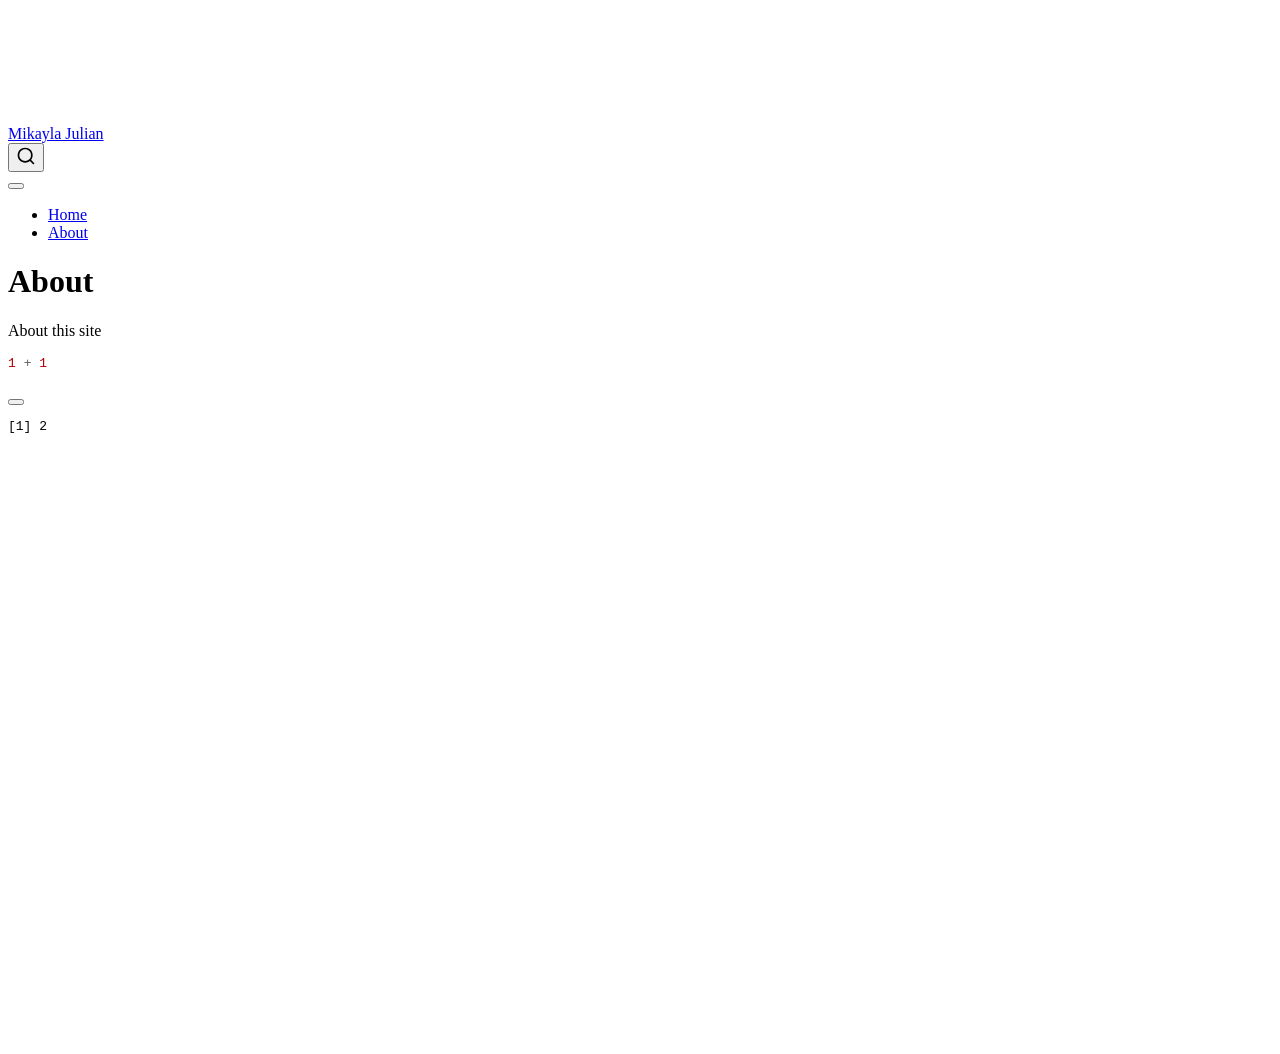
==== docs/about.html @ 9ae4fafb "Initial commit" ====
<!DOCTYPE html>
<html xmlns="http://www.w3.org/1999/xhtml" lang="en" xml:lang="en"><head>

<meta charset="utf-8">
<meta name="generator" content="quarto-1.9.37">

<meta name="viewport" content="width=device-width, initial-scale=1.0, user-scalable=yes">


<title>About – Mikayla Julian</title>
<style>
/* Default styles provided by pandoc.
** See https://pandoc.org/MANUAL.html#variables-for-html for config info.
*/
code{white-space: pre-wrap;}
span.smallcaps{font-variant: small-caps;}
div.columns{display: flex; gap: min(4vw, 1.5em);}
div.column{flex: auto; overflow-x: auto;}
div.hanging-indent{margin-left: 1.5em; text-indent: -1.5em;}
ul.task-list{list-style: none;}
ul.task-list li input[type="checkbox"] {
  width: 0.8em;
  margin: 0 0.8em 0.2em -1em; /* quarto-specific, see https://github.com/quarto-dev/quarto-cli/issues/4556 */ 
  vertical-align: middle;
}
/* CSS for syntax highlighting */
html { -webkit-text-size-adjust: 100%; }
pre > code.sourceCode { white-space: pre; position: relative; }
pre > code.sourceCode > span { display: inline-block; line-height: 1.25; }
pre > code.sourceCode > span:empty { height: 1.2em; }
.sourceCode { overflow: visible; }
code.sourceCode > span { color: inherit; text-decoration: inherit; }
div.sourceCode { margin: 1em 0; }
pre.sourceCode { margin: 0; }
@media screen {
div.sourceCode { overflow: auto; }
}
@media print {
pre > code.sourceCode { white-space: pre-wrap; }
pre > code.sourceCode > span { text-indent: -5em; padding-left: 5em; }
}
pre.numberSource code
  { counter-reset: source-line 0; }
pre.numberSource code > span
  { position: relative; left: -4em; counter-increment: source-line; }
pre.numberSource code > span > a:first-child::before
  { content: counter(source-line);
    position: relative; left: -1em; text-align: right; vertical-align: baseline;
    border: none; display: inline-block;
    -webkit-touch-callout: none; -webkit-user-select: none;
    -khtml-user-select: none; -moz-user-select: none;
    -ms-user-select: none; user-select: none;
    padding: 0 4px; width: 4em;
  }
pre.numberSource { margin-left: 3em;  padding-left: 4px; }
div.sourceCode
  {   }
@media screen {
pre > code.sourceCode > span > a:first-child::before { text-decoration: underline; }
}
</style>


<script src="site_libs/quarto-nav/quarto-nav.js"></script>
<script src="site_libs/quarto-nav/headroom.min.js"></script>
<script src="site_libs/clipboard/clipboard.min.js"></script>
<script src="site_libs/quarto-search/autocomplete.umd.js"></script>
<script src="site_libs/quarto-search/fuse.min.js"></script>
<script src="site_libs/quarto-search/quarto-search.js"></script>
<meta name="quarto:offset" content="./">
<script src="site_libs/quarto-html/quarto.js" type="module"></script>
<script src="site_libs/quarto-html/tabsets/tabsets.js" type="module"></script>
<script src="site_libs/quarto-html/popper.min.js"></script>
<script src="site_libs/quarto-html/tippy.umd.min.js"></script>
<script src="site_libs/quarto-html/anchor.min.js"></script>
<link href="site_libs/quarto-html/tippy.css" rel="stylesheet">
<link href="site_libs/quarto-html/quarto-syntax-highlighting-7f8f88aac4f3542376d5c11b86a4c14d.css" rel="stylesheet" id="quarto-text-highlighting-styles">
<script src="site_libs/bootstrap/bootstrap.min.js"></script>
<link href="site_libs/bootstrap/bootstrap-icons.css" rel="stylesheet">
<link href="site_libs/bootstrap/bootstrap-158031087360bce0ff56dc785ce39e06.min.css" rel="stylesheet" append-hash="true" id="quarto-bootstrap" data-mode="light">
<script id="quarto-search-options" type="application/json">{
  "location": "navbar",
  "copy-button": false,
  "collapse-after": 3,
  "panel-placement": "end",
  "type": "overlay",
  "limit": 50,
  "keyboard-shortcut": [
    "f",
    "/",
    "s"
  ],
  "show-item-context": false,
  "language": {
    "search-no-results-text": "No results",
    "search-matching-documents-text": "matching documents",
    "search-copy-link-title": "Copy link to search",
    "search-hide-matches-text": "Hide additional matches",
    "search-more-match-text": "more match in this document",
    "search-more-matches-text": "more matches in this document",
    "search-clear-button-title": "Clear",
    "search-text-placeholder": "",
    "search-detached-cancel-button-title": "Cancel",
    "search-submit-button-title": "Submit",
    "search-label": "Search"
  }
}</script>


<link rel="stylesheet" href="styles.css">
</head>

<body class="nav-fixed quarto-light">

<div id="quarto-search-results"></div>
  <header id="quarto-header" class="headroom fixed-top">
    <nav class="navbar navbar-expand-lg " data-bs-theme="dark">
      <div class="navbar-container container-fluid">
      <div class="navbar-brand-container mx-auto">
    <a class="navbar-brand" href="./index.html">
    <span class="navbar-title">Mikayla Julian</span>
    </a>
  </div>
            <div id="quarto-search" class="" title="Search"></div>
          <button class="navbar-toggler" type="button" data-bs-toggle="collapse" data-bs-target="#navbarCollapse" aria-controls="navbarCollapse" role="menu" aria-expanded="false" aria-label="Toggle navigation" onclick="if (window.quartoToggleHeadroom) { window.quartoToggleHeadroom(); }">
  <span class="navbar-toggler-icon"></span>
</button>
          <div class="collapse navbar-collapse" id="navbarCollapse">
            <ul class="navbar-nav navbar-nav-scroll me-auto">
  <li class="nav-item">
    <a class="nav-link" href="./index.html"> 
<span class="menu-text">Home</span></a>
  </li>  
  <li class="nav-item">
    <a class="nav-link active" href="./about.html" aria-current="page"> 
<span class="menu-text">About</span></a>
  </li>  
</ul>
          </div> <!-- /navcollapse -->
            <div class="quarto-navbar-tools">
</div>
      </div> <!-- /container-fluid -->
    </nav>
</header>
<!-- content -->
<div id="quarto-content" class="quarto-container page-columns page-rows-contents page-layout-article page-navbar">
<!-- sidebar -->
<!-- margin-sidebar -->
    <div id="quarto-margin-sidebar" class="sidebar margin-sidebar zindex-bottom">
        
    </div>
<!-- main -->
<main class="content" id="quarto-document-content">

<header id="title-block-header" class="quarto-title-block default">
<div class="quarto-title">
<h1 class="title">About</h1>
</div>



<div class="quarto-title-meta">

    
  
    
  </div>
  


</header>


<p>About this site</p>
<div class="cell">
<div class="code-copy-outer-scaffold"><div class="sourceCode cell-code" id="cb1"><pre class="sourceCode r code-with-copy"><code class="sourceCode r"><span id="cb1-1"><a href="#cb1-1" aria-hidden="true" tabindex="-1"></a><span class="dv">1</span> <span class="sc">+</span> <span class="dv">1</span></span></code></pre></div><button title="Copy to Clipboard" class="code-copy-button"><i class="bi"></i></button></div>
<div class="cell-output cell-output-stdout">
<pre><code>[1] 2</code></pre>
</div>
</div>



</main> <!-- /main -->
<script id="quarto-html-after-body" type="application/javascript">
  window.document.addEventListener("DOMContentLoaded", function (event) {
    const icon = "";
    const anchorJS = new window.AnchorJS();
    anchorJS.options = {
      placement: 'right',
      icon: icon
    };
    anchorJS.add('.anchored');
    const isCodeAnnotation = (el) => {
      for (const clz of el.classList) {
        if (clz.startsWith('code-annotation-')) {                     
          return true;
        }
      }
      return false;
    }
    const onCopySuccess = function(e) {
      // button target
      const button = e.trigger;
      // don't keep focus
      button.blur();
      // flash "checked"
      button.classList.add('code-copy-button-checked');
      var currentTitle = button.getAttribute("title");
      button.setAttribute("title", "Copied!");
      let tooltip;
      if (window.bootstrap) {
        button.setAttribute("data-bs-toggle", "tooltip");
        button.setAttribute("data-bs-placement", "left");
        button.setAttribute("data-bs-title", "Copied!");
        tooltip = new bootstrap.Tooltip(button, 
          { trigger: "manual", 
            customClass: "code-copy-button-tooltip",
            offset: [0, -8]});
        tooltip.show();    
      }
      setTimeout(function() {
        if (tooltip) {
          tooltip.hide();
          button.removeAttribute("data-bs-title");
          button.removeAttribute("data-bs-toggle");
          button.removeAttribute("data-bs-placement");
        }
        button.setAttribute("title", currentTitle);
        button.classList.remove('code-copy-button-checked');
      }, 1000);
      // clear code selection
      e.clearSelection();
    }
    const getTextToCopy = function(trigger) {
      const outerScaffold = trigger.parentElement.cloneNode(true);
      const codeEl = outerScaffold.querySelector('code');
      for (const childEl of codeEl.children) {
        if (isCodeAnnotation(childEl)) {
          childEl.remove();
        }
      }
      return codeEl.innerText;
    }
    const clipboard = new window.ClipboardJS('.code-copy-button:not([data-in-quarto-modal])', {
      text: getTextToCopy
    });
    clipboard.on('success', onCopySuccess);
    if (window.document.getElementById('quarto-embedded-source-code-modal')) {
      const clipboardModal = new window.ClipboardJS('.code-copy-button[data-in-quarto-modal]', {
        text: getTextToCopy,
        container: window.document.getElementById('quarto-embedded-source-code-modal')
      });
      clipboardModal.on('success', onCopySuccess);
    }
      var localhostRegex = new RegExp(/^(?:http|https):\/\/localhost\:?[0-9]*\//);
      var mailtoRegex = new RegExp(/^mailto:/);
        var filterRegex = new RegExp('/' + window.location.host + '/');
      var isInternal = (href) => {
          return filterRegex.test(href) || localhostRegex.test(href) || mailtoRegex.test(href);
      }
      // Inspect non-navigation links and adorn them if external
     var links = window.document.querySelectorAll('a[href]:not(.nav-link):not(.navbar-brand):not(.toc-action):not(.sidebar-link):not(.sidebar-item-toggle):not(.pagination-link):not(.no-external):not([aria-hidden]):not(.dropdown-item):not(.quarto-navigation-tool):not(.about-link)');
      for (var i=0; i<links.length; i++) {
        const link = links[i];
        if (!isInternal(link.href)) {
          // undo the damage that might have been done by quarto-nav.js in the case of
          // links that we want to consider external
          if (link.dataset.originalHref !== undefined) {
            link.href = link.dataset.originalHref;
          }
        }
      }
    function tippyHover(el, contentFn, onTriggerFn, onUntriggerFn) {
      const config = {
        allowHTML: true,
        maxWidth: 500,
        delay: 100,
        arrow: false,
        appendTo: function(el) {
            return el.parentElement;
        },
        interactive: true,
        interactiveBorder: 10,
        theme: 'quarto',
        placement: 'bottom-start',
      };
      if (contentFn) {
        config.content = contentFn;
      }
      if (onTriggerFn) {
        config.onTrigger = onTriggerFn;
      }
      if (onUntriggerFn) {
        config.onUntrigger = onUntriggerFn;
      }
      window.tippy(el, config); 
    }
    const noterefs = window.document.querySelectorAll('a[role="doc-noteref"]');
    for (var i=0; i<noterefs.length; i++) {
      const ref = noterefs[i];
      tippyHover(ref, function() {
        // use id or data attribute instead here
        let href = ref.getAttribute('data-footnote-href') || ref.getAttribute('href');
        try { href = new URL(href).hash; } catch {}
        const id = href.replace(/^#\/?/, "");
        const note = window.document.getElementById(id);
        if (note) {
          return note.innerHTML;
        } else {
          return "";
        }
      });
    }
    const xrefs = window.document.querySelectorAll('a.quarto-xref');
    const processXRef = (id, note) => {
      // Strip column container classes
      const stripColumnClz = (el) => {
        el.classList.remove("page-full", "page-columns");
        if (el.children) {
          for (const child of el.children) {
            stripColumnClz(child);
          }
        }
      }
      stripColumnClz(note)
      if (id === null || id.startsWith('sec-')) {
        // Special case sections, only their first couple elements
        const container = document.createElement("div");
        if (note.children && note.children.length > 2) {
          container.appendChild(note.children[0].cloneNode(true));
          for (let i = 1; i < note.children.length; i++) {
            const child = note.children[i];
            if (child.tagName === "P" && child.innerText === "") {
              continue;
            } else {
              container.appendChild(child.cloneNode(true));
              break;
            }
          }
          if (window.Quarto?.typesetMath) {
            window.Quarto.typesetMath(container);
          }
          return container.innerHTML
        } else {
          if (window.Quarto?.typesetMath) {
            window.Quarto.typesetMath(note);
          }
          return note.innerHTML;
        }
      } else {
        // Remove any anchor links if they are present
        const anchorLink = note.querySelector('a.anchorjs-link');
        if (anchorLink) {
          anchorLink.remove();
        }
        if (window.Quarto?.typesetMath) {
          window.Quarto.typesetMath(note);
        }
        if (note.classList.contains("callout")) {
          return note.outerHTML;
        } else {
          return note.innerHTML;
        }
      }
    }
    for (var i=0; i<xrefs.length; i++) {
      const xref = xrefs[i];
      tippyHover(xref, undefined, function(instance) {
        instance.disable();
        let url = xref.getAttribute('href');
        let hash = undefined; 
        if (url.startsWith('#')) {
          hash = url;
        } else {
          try { hash = new URL(url).hash; } catch {}
        }
        if (hash) {
          const id = hash.replace(/^#\/?/, "");
          const note = window.document.getElementById(id);
          if (note !== null) {
            try {
              const html = processXRef(id, note.cloneNode(true));
              instance.setContent(html);
            } finally {
              instance.enable();
              instance.show();
            }
          } else {
            // See if we can fetch this
            fetch(url.split('#')[0])
            .then(res => res.text())
            .then(html => {
              const parser = new DOMParser();
              const htmlDoc = parser.parseFromString(html, "text/html");
              const note = htmlDoc.getElementById(id);
              if (note !== null) {
                const html = processXRef(id, note);
                instance.setContent(html);
              } 
            }).finally(() => {
              instance.enable();
              instance.show();
            });
          }
        } else {
          // See if we can fetch a full url (with no hash to target)
          // This is a special case and we should probably do some content thinning / targeting
          fetch(url)
          .then(res => res.text())
          .then(html => {
            const parser = new DOMParser();
            const htmlDoc = parser.parseFromString(html, "text/html");
            const note = htmlDoc.querySelector('main.content');
            if (note !== null) {
              // This should only happen for chapter cross references
              // (since there is no id in the URL)
              // remove the first header
              if (note.children.length > 0 && note.children[0].tagName === "HEADER") {
                note.children[0].remove();
              }
              const html = processXRef(null, note);
              instance.setContent(html);
            } 
          }).finally(() => {
            instance.enable();
            instance.show();
          });
        }
      }, function(instance) {
      });
    }
        let selectedAnnoteEl;
        const selectorForAnnotation = ( cell, annotation) => {
          let cellAttr = 'data-code-cell="' + cell + '"';
          let lineAttr = 'data-code-annotation="' +  annotation + '"';
          const selector = 'span[' + cellAttr + '][' + lineAttr + ']';
          return selector;
        }
        const selectCodeLines = (annoteEl) => {
          const doc = window.document;
          const targetCell = annoteEl.getAttribute("data-target-cell");
          const targetAnnotation = annoteEl.getAttribute("data-target-annotation");
          const annoteSpan = window.document.querySelector(selectorForAnnotation(targetCell, targetAnnotation));
          const lines = annoteSpan.getAttribute("data-code-lines").split(",");
          const lineIds = lines.map((line) => {
            return targetCell + "-" + line;
          })
          let top = null;
          let height = null;
          let parent = null;
          if (lineIds.length > 0) {
              //compute the position of the single el (top and bottom and make a div)
              const el = window.document.getElementById(lineIds[0]);
              top = el.offsetTop;
              height = el.offsetHeight;
              parent = el.parentElement.parentElement;
            if (lineIds.length > 1) {
              const lastEl = window.document.getElementById(lineIds[lineIds.length - 1]);
              const bottom = lastEl.offsetTop + lastEl.offsetHeight;
              height = bottom - top;
            }
            if (top !== null && height !== null && parent !== null) {
              // cook up a div (if necessary) and position it 
              let div = window.document.getElementById("code-annotation-line-highlight");
              if (div === null) {
                div = window.document.createElement("div");
                div.setAttribute("id", "code-annotation-line-highlight");
                div.style.position = 'absolute';
                parent.appendChild(div);
              }
              div.style.top = top - 2 + "px";
              div.style.height = height + 4 + "px";
              div.style.left = 0;
              let gutterDiv = window.document.getElementById("code-annotation-line-highlight-gutter");
              if (gutterDiv === null) {
                gutterDiv = window.document.createElement("div");
                gutterDiv.setAttribute("id", "code-annotation-line-highlight-gutter");
                gutterDiv.style.position = 'absolute';
                const codeCell = window.document.getElementById(targetCell);
                const gutter = codeCell.querySelector('.code-annotation-gutter');
                gutter.appendChild(gutterDiv);
              }
              gutterDiv.style.top = top - 2 + "px";
              gutterDiv.style.height = height + 4 + "px";
            }
            selectedAnnoteEl = annoteEl;
          }
        };
        const unselectCodeLines = () => {
          const elementsIds = ["code-annotation-line-highlight", "code-annotation-line-highlight-gutter"];
          elementsIds.forEach((elId) => {
            const div = window.document.getElementById(elId);
            if (div) {
              div.remove();
            }
          });
          selectedAnnoteEl = undefined;
        };
          // Handle positioning of the toggle
      window.addEventListener(
        "resize",
        throttle(() => {
          elRect = undefined;
          if (selectedAnnoteEl) {
            selectCodeLines(selectedAnnoteEl);
          }
        }, 10)
      );
      function throttle(fn, ms) {
      let throttle = false;
      let timer;
        return (...args) => {
          if(!throttle) { // first call gets through
              fn.apply(this, args);
              throttle = true;
          } else { // all the others get throttled
              if(timer) clearTimeout(timer); // cancel #2
              timer = setTimeout(() => {
                fn.apply(this, args);
                timer = throttle = false;
              }, ms);
          }
        };
      }
        // Attach click handler to the DT
        const annoteDls = window.document.querySelectorAll('dt[data-target-cell]');
        for (const annoteDlNode of annoteDls) {
          annoteDlNode.addEventListener('click', (event) => {
            const clickedEl = event.target;
            if (clickedEl !== selectedAnnoteEl) {
              unselectCodeLines();
              const activeEl = window.document.querySelector('dt[data-target-cell].code-annotation-active');
              if (activeEl) {
                activeEl.classList.remove('code-annotation-active');
              }
              selectCodeLines(clickedEl);
              clickedEl.classList.add('code-annotation-active');
            } else {
              // Unselect the line
              unselectCodeLines();
              clickedEl.classList.remove('code-annotation-active');
            }
          });
        }
    const findCites = (el) => {
      const parentEl = el.parentElement;
      if (parentEl) {
        const cites = parentEl.dataset.cites;
        if (cites) {
          return {
            el,
            cites: cites.split(' ')
          };
        } else {
          return findCites(el.parentElement)
        }
      } else {
        return undefined;
      }
    };
    var bibliorefs = window.document.querySelectorAll('a[role="doc-biblioref"]');
    for (var i=0; i<bibliorefs.length; i++) {
      const ref = bibliorefs[i];
      const citeInfo = findCites(ref);
      if (citeInfo) {
        tippyHover(citeInfo.el, function() {
          var popup = window.document.createElement('div');
          citeInfo.cites.forEach(function(cite) {
            var citeDiv = window.document.createElement('div');
            citeDiv.classList.add('hanging-indent');
            citeDiv.classList.add('csl-entry');
            var biblioDiv = window.document.getElementById('ref-' + cite);
            if (biblioDiv) {
              citeDiv.innerHTML = biblioDiv.innerHTML;
            }
            popup.appendChild(citeDiv);
          });
          return popup.innerHTML;
        });
      }
    }
  });
  </script>
</div> <!-- /content -->




</body></html>
---- docs/site_libs/quarto-html/tippy.css ----
.tippy-box[data-animation=fade][data-state=hidden]{opacity:0}[data-tippy-root]{max-width:calc(100vw - 10px)}.tippy-box{position:relative;background-color:#333;color:#fff;border-radius:4px;font-size:14px;line-height:1.4;white-space:normal;outline:0;transition-property:transform,visibility,opacity}.tippy-box[data-placement^=top]>.tippy-arrow{bottom:0}.tippy-box[data-placement^=top]>.tippy-arrow:before{bottom:-7px;left:0;border-width:8px 8px 0;border-top-color:initial;transform-origin:center top}.tippy-box[data-placement^=bottom]>.tippy-arrow{top:0}.tippy-box[data-placement^=bottom]>.tippy-arrow:before{top:-7px;left:0;border-width:0 8px 8px;border-bottom-color:initial;transform-origin:center bottom}.tippy-box[data-placement^=left]>.tippy-arrow{right:0}.tippy-box[data-placement^=left]>.tippy-arrow:before{border-width:8px 0 8px 8px;border-left-color:initial;right:-7px;transform-origin:center left}.tippy-box[data-placement^=right]>.tippy-arrow{left:0}.tippy-box[data-placement^=right]>.tippy-arrow:before{left:-7px;border-width:8px 8px 8px 0;border-right-color:initial;transform-origin:center right}.tippy-box[data-inertia][data-state=visible]{transition-timing-function:cubic-bezier(.54,1.5,.38,1.11)}.tippy-arrow{width:16px;height:16px;color:#333}.tippy-arrow:before{content:"";position:absolute;border-color:transparent;border-style:solid}.tippy-content{position:relative;padding:5px 9px;z-index:1}
---- docs/site_libs/quarto-html/quarto-syntax-highlighting-7f8f88aac4f3542376d5c11b86a4c14d.css ----
/* quarto syntax highlight colors */
:root {
  --quarto-hl-ot-color: #003B4F;
  --quarto-hl-at-color: #657422;
  --quarto-hl-ss-color: #20794D;
  --quarto-hl-an-color: #5E5E5E;
  --quarto-hl-fu-color: #4758AB;
  --quarto-hl-st-color: #20794D;
  --quarto-hl-cf-color: #003B4F;
  --quarto-hl-op-color: #5E5E5E;
  --quarto-hl-er-color: #AD0000;
  --quarto-hl-bn-color: #AD0000;
  --quarto-hl-al-color: #AD0000;
  --quarto-hl-va-color: #111111;
  --quarto-hl-bu-color: inherit;
  --quarto-hl-ex-color: inherit;
  --quarto-hl-pp-color: #AD0000;
  --quarto-hl-in-color: #5E5E5E;
  --quarto-hl-vs-color: #20794D;
  --quarto-hl-wa-color: #5E5E5E;
  --quarto-hl-do-color: #5E5E5E;
  --quarto-hl-im-color: #00769E;
  --quarto-hl-ch-color: #20794D;
  --quarto-hl-dt-color: #AD0000;
  --quarto-hl-fl-color: #AD0000;
  --quarto-hl-co-color: #5E5E5E;
  --quarto-hl-cv-color: #5E5E5E;
  --quarto-hl-cn-color: #8f5902;
  --quarto-hl-sc-color: #5E5E5E;
  --quarto-hl-dv-color: #AD0000;
  --quarto-hl-kw-color: #003B4F;
}

/* other quarto variables */
:root {
  --quarto-font-monospace: SFMono-Regular, Menlo, Monaco, Consolas, "Liberation Mono", "Courier New", monospace;
}

/* syntax highlight based on Pandoc's rules */
pre > code.sourceCode > span {
  color: #003B4F;
}

code.sourceCode > span {
  color: #003B4F;
}

div.sourceCode,
div.sourceCode pre.sourceCode {
  color: #003B4F;
}

/* Normal */
code span {
  color: #003B4F;
}

/* Alert */
code span.al {
  color: #AD0000;
  font-style: inherit;
}

/* Annotation */
code span.an {
  color: #5E5E5E;
  font-style: inherit;
}

/* Attribute */
code span.at {
  color: #657422;
  font-style: inherit;
}

/* BaseN */
code span.bn {
  color: #AD0000;
  font-style: inherit;
}

/* BuiltIn */
code span.bu {
  font-style: inherit;
}

/* ControlFlow */
code span.cf {
  color: #003B4F;
  font-weight: bold;
  font-style: inherit;
}

/* Char */
code span.ch {
  color: #20794D;
  font-style: inherit;
}

/* Constant */
code span.cn {
  color: #8f5902;
  font-style: inherit;
}

/* Comment */
code span.co {
  color: #5E5E5E;
  font-style: inherit;
}

/* CommentVar */
code span.cv {
  color: #5E5E5E;
  font-style: italic;
}

/* Documentation */
code span.do {
  color: #5E5E5E;
  font-style: italic;
}

/* DataType */
code span.dt {
  color: #AD0000;
  font-style: inherit;
}

/* DecVal */
code span.dv {
  color: #AD0000;
  font-style: inherit;
}

/* Error */
code span.er {
  color: #AD0000;
  font-style: inherit;
}

/* Extension */
code span.ex {
  font-style: inherit;
}

/* Float */
code span.fl {
  color: #AD0000;
  font-style: inherit;
}

/* Function */
code span.fu {
  color: #4758AB;
  font-style: inherit;
}

/* Import */
code span.im {
  color: #00769E;
  font-style: inherit;
}

/* Information */
code span.in {
  color: #5E5E5E;
  font-style: inherit;
}

/* Keyword */
code span.kw {
  color: #003B4F;
  font-weight: bold;
  font-style: inherit;
}

/* Operator */
code span.op {
  color: #5E5E5E;
  font-style: inherit;
}

/* Other */
code span.ot {
  color: #003B4F;
  font-style: inherit;
}

/* Preprocessor */
code span.pp {
  color: #AD0000;
  font-style: inherit;
}

/* SpecialChar */
code span.sc {
  color: #5E5E5E;
  font-style: inherit;
}

/* SpecialString */
code span.ss {
  color: #20794D;
  font-style: inherit;
}

/* String */
code span.st {
  color: #20794D;
  font-style: inherit;
}

/* Variable */
code span.va {
  color: #111111;
  font-style: inherit;
}

/* VerbatimString */
code span.vs {
  color: #20794D;
  font-style: inherit;
}

/* Warning */
code span.wa {
  color: #5E5E5E;
  font-style: italic;
}

.prevent-inlining {
  content: "</";
}

/*# sourceMappingURL=789ad8cd35626ba772517505b42a116e.css.map */
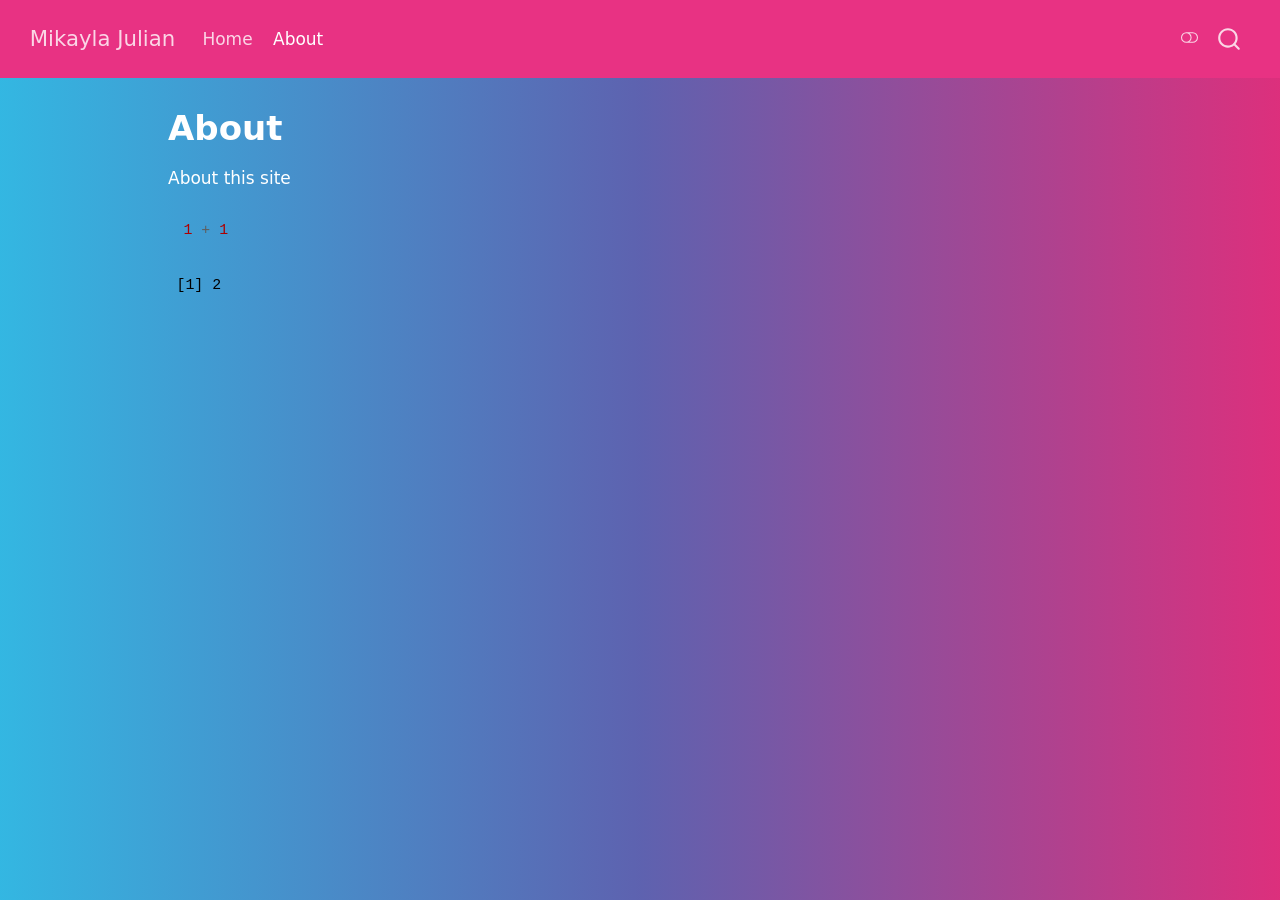
==== commit 62745d30: "committing classswork for 10/21/26 for best class ever" ====
--- a/docs/about.html
+++ b/docs/about.html
@@ -74,10 +74,14 @@
 <script src="site_libs/quarto-html/tippy.umd.min.js"></script>
 <script src="site_libs/quarto-html/anchor.min.js"></script>
 <link href="site_libs/quarto-html/tippy.css" rel="stylesheet">
-<link href="site_libs/quarto-html/quarto-syntax-highlighting-7f8f88aac4f3542376d5c11b86a4c14d.css" rel="stylesheet" id="quarto-text-highlighting-styles">
+<link href="site_libs/quarto-html/quarto-syntax-highlighting-7f8f88aac4f3542376d5c11b86a4c14d.css" rel="stylesheet" class="quarto-color-scheme" id="quarto-text-highlighting-styles">
+<link href="site_libs/quarto-html/quarto-syntax-highlighting-dark-d0ae9245876894da5ac7e18953ecc5cc.css" rel="stylesheet" class="quarto-color-scheme quarto-color-alternate" id="quarto-text-highlighting-styles">
+<link href="site_libs/quarto-html/quarto-syntax-highlighting-7f8f88aac4f3542376d5c11b86a4c14d.css" rel="stylesheet" class="quarto-color-scheme-extra" id="quarto-text-highlighting-styles">
 <script src="site_libs/bootstrap/bootstrap.min.js"></script>
 <link href="site_libs/bootstrap/bootstrap-icons.css" rel="stylesheet">
-<link href="site_libs/bootstrap/bootstrap-158031087360bce0ff56dc785ce39e06.min.css" rel="stylesheet" append-hash="true" id="quarto-bootstrap" data-mode="light">
+<link href="site_libs/bootstrap/bootstrap-a58290d47af4766aca099a6c76ba7184.min.css" rel="stylesheet" append-hash="true" class="quarto-color-scheme" id="quarto-bootstrap" data-mode="light">
+<link href="site_libs/bootstrap/bootstrap-dark-9a211c81007f39d74124d38314563109.min.css" rel="stylesheet" append-hash="true" class="quarto-color-scheme quarto-color-alternate" id="quarto-bootstrap" data-mode="dark">
+<link href="site_libs/bootstrap/bootstrap-a58290d47af4766aca099a6c76ba7184.min.css" rel="stylesheet" append-hash="true" class="quarto-color-scheme-extra" id="quarto-bootstrap" data-mode="light">
 <script id="quarto-search-options" type="application/json">{
   "location": "navbar",
   "copy-button": false,
@@ -110,7 +114,169 @@
 <link rel="stylesheet" href="styles.css">
 </head>
 
-<body class="nav-fixed quarto-light">
+<body class="nav-fixed quarto-light"><script id="quarto-html-before-body" type="application/javascript">
+    const toggleBodyColorMode = (bsSheetEl) => {
+      const mode = bsSheetEl.getAttribute("data-mode");
+      const bodyEl = window.document.querySelector("body");
+      if (mode === "dark") {
+        bodyEl.classList.add("quarto-dark");
+        bodyEl.classList.remove("quarto-light");
+      } else {
+        bodyEl.classList.add("quarto-light");
+        bodyEl.classList.remove("quarto-dark");
+      }
+    }
+    const toggleBodyColorPrimary = () => {
+      const bsSheetEl = window.document.querySelector("link#quarto-bootstrap:not([rel=disabled-stylesheet])");
+      if (bsSheetEl) {
+        toggleBodyColorMode(bsSheetEl);
+      }
+    }
+    const setColorSchemeToggle = (alternate) => {
+      const toggles = window.document.querySelectorAll('.quarto-color-scheme-toggle');
+      for (let i=0; i < toggles.length; i++) {
+        const toggle = toggles[i];
+        if (toggle) {
+          if (alternate) {
+            toggle.classList.add("alternate");
+          } else {
+            toggle.classList.remove("alternate");
+          }
+        }
+      }
+    };
+    const toggleColorMode = (alternate) => {
+      // Switch the stylesheets
+      const primaryStylesheets = window.document.querySelectorAll('link.quarto-color-scheme:not(.quarto-color-alternate)');
+      const alternateStylesheets = window.document.querySelectorAll('link.quarto-color-scheme.quarto-color-alternate');
+      manageTransitions('#quarto-margin-sidebar .nav-link', false);
+      if (alternate) {
+        // note: dark is layered on light, we don't disable primary!
+        enableStylesheet(alternateStylesheets);
+        for (const sheetNode of alternateStylesheets) {
+          if (sheetNode.id === "quarto-bootstrap") {
+            toggleBodyColorMode(sheetNode);
+          }
+        }
+      } else {
+        disableStylesheet(alternateStylesheets);
+        enableStylesheet(primaryStylesheets)
+        toggleBodyColorPrimary();
+      }
+      manageTransitions('#quarto-margin-sidebar .nav-link', true);
+      // Switch the toggles
+      setColorSchemeToggle(alternate)
+      // Hack to workaround the fact that safari doesn't
+      // properly recolor the scrollbar when toggling (#1455)
+      if (navigator.userAgent.indexOf('Safari') > 0 && navigator.userAgent.indexOf('Chrome') == -1) {
+        manageTransitions("body", false);
+        window.scrollTo(0, 1);
+        setTimeout(() => {
+          window.scrollTo(0, 0);
+          manageTransitions("body", true);
+        }, 40);
+      }
+    }
+    const disableStylesheet = (stylesheets) => {
+      for (let i=0; i < stylesheets.length; i++) {
+        const stylesheet = stylesheets[i];
+        stylesheet.rel = 'disabled-stylesheet';
+      }
+    }
+    const enableStylesheet = (stylesheets) => {
+      for (let i=0; i < stylesheets.length; i++) {
+        const stylesheet = stylesheets[i];
+        if(stylesheet.rel !== 'stylesheet') { // for Chrome, which will still FOUC without this check
+          stylesheet.rel = 'stylesheet';
+        }
+      }
+    }
+    const manageTransitions = (selector, allowTransitions) => {
+      const els = window.document.querySelectorAll(selector);
+      for (let i=0; i < els.length; i++) {
+        const el = els[i];
+        if (allowTransitions) {
+          el.classList.remove('notransition');
+        } else {
+          el.classList.add('notransition');
+        }
+      }
+    }
+    const isFileUrl = () => {
+      return window.location.protocol === 'file:';
+    }
+    const hasAlternateSentinel = () => {
+      let styleSentinel = getColorSchemeSentinel();
+      if (styleSentinel !== null) {
+        return styleSentinel === "alternate";
+      } else {
+        return false;
+      }
+    }
+    const setStyleSentinel = (alternate) => {
+      const value = alternate ? "alternate" : "default";
+      if (!isFileUrl()) {
+        window.localStorage.setItem("quarto-color-scheme", value);
+      } else {
+        localAlternateSentinel = value;
+      }
+    }
+    const getColorSchemeSentinel = () => {
+      if (!isFileUrl()) {
+        const storageValue = window.localStorage.getItem("quarto-color-scheme");
+        return storageValue != null ? storageValue : localAlternateSentinel;
+      } else {
+        return localAlternateSentinel;
+      }
+    }
+    const toggleGiscusIfUsed = (isAlternate, darkModeDefault) => {
+      const baseTheme = document.querySelector('#giscus-base-theme')?.value ?? 'light';
+      const alternateTheme = document.querySelector('#giscus-alt-theme')?.value ?? 'dark';
+      let newTheme = '';
+      if(authorPrefersDark) {
+        newTheme = isAlternate ? baseTheme : alternateTheme;
+      } else {
+        newTheme = isAlternate ? alternateTheme : baseTheme;
+      }
+      const changeGiscusTheme = () => {
+        // From: https://github.com/giscus/giscus/issues/336
+        const sendMessage = (message) => {
+          const iframe = document.querySelector('iframe.giscus-frame');
+          if (!iframe) return;
+          iframe.contentWindow.postMessage({ giscus: message }, 'https://giscus.app');
+        }
+        sendMessage({
+          setConfig: {
+            theme: newTheme
+          }
+        });
+      }
+      const isGiscussLoaded = window.document.querySelector('iframe.giscus-frame') !== null;
+      if (isGiscussLoaded) {
+        changeGiscusTheme();
+      }
+    };
+    const authorPrefersDark = false;
+    const darkModeDefault = authorPrefersDark;
+      document.querySelector('link#quarto-text-highlighting-styles.quarto-color-scheme-extra').rel = 'disabled-stylesheet';
+      document.querySelector('link#quarto-bootstrap.quarto-color-scheme-extra').rel = 'disabled-stylesheet';
+    let localAlternateSentinel = darkModeDefault ? 'alternate' : 'default';
+    // Dark / light mode switch
+    window.quartoToggleColorScheme = () => {
+      // Read the current dark / light value
+      let toAlternate = !hasAlternateSentinel();
+      toggleColorMode(toAlternate);
+      setStyleSentinel(toAlternate);
+      toggleGiscusIfUsed(toAlternate, darkModeDefault);
+      window.dispatchEvent(new Event('resize'));
+    };
+    // Switch to dark mode if need be
+    if (hasAlternateSentinel()) {
+      toggleColorMode(true);
+    } else {
+      toggleColorMode(false);
+    }
+  </script>
 
 <div id="quarto-search-results"></div>
   <header id="quarto-header" class="headroom fixed-top">
@@ -138,6 +304,7 @@
 </ul>
           </div> <!-- /navcollapse -->
             <div class="quarto-navbar-tools">
+  <a href="" class="quarto-color-scheme-toggle quarto-navigation-tool  px-1" onclick="window.quartoToggleColorScheme(); return false;" title="Toggle dark mode"><i class="bi"></i></a>
 </div>
       </div> <!-- /container-fluid -->
     </nav>
@@ -152,6 +319,7 @@
 <!-- main -->
 <main class="content" id="quarto-document-content">
 
+
 <header id="title-block-header" class="quarto-title-block default">
 <div class="quarto-title">
 <h1 class="title">About</h1>
@@ -184,6 +352,19 @@
 </main> <!-- /main -->
 <script id="quarto-html-after-body" type="application/javascript">
   window.document.addEventListener("DOMContentLoaded", function (event) {
+    // Ensure there is a toggle, if there isn't float one in the top right
+    if (window.document.querySelector('.quarto-color-scheme-toggle') === null) {
+      const a = window.document.createElement('a');
+      a.classList.add('top-right');
+      a.classList.add('quarto-color-scheme-toggle');
+      a.href = "";
+      a.onclick = function() { try { window.quartoToggleColorScheme(); } catch {} return false; };
+      const i = window.document.createElement("i");
+      i.classList.add('bi');
+      a.appendChild(i);
+      window.document.body.appendChild(a);
+    }
+    setColorSchemeToggle(hasAlternateSentinel())
     const icon = "";
     const anchorJS = new window.AnchorJS();
     anchorJS.options = {
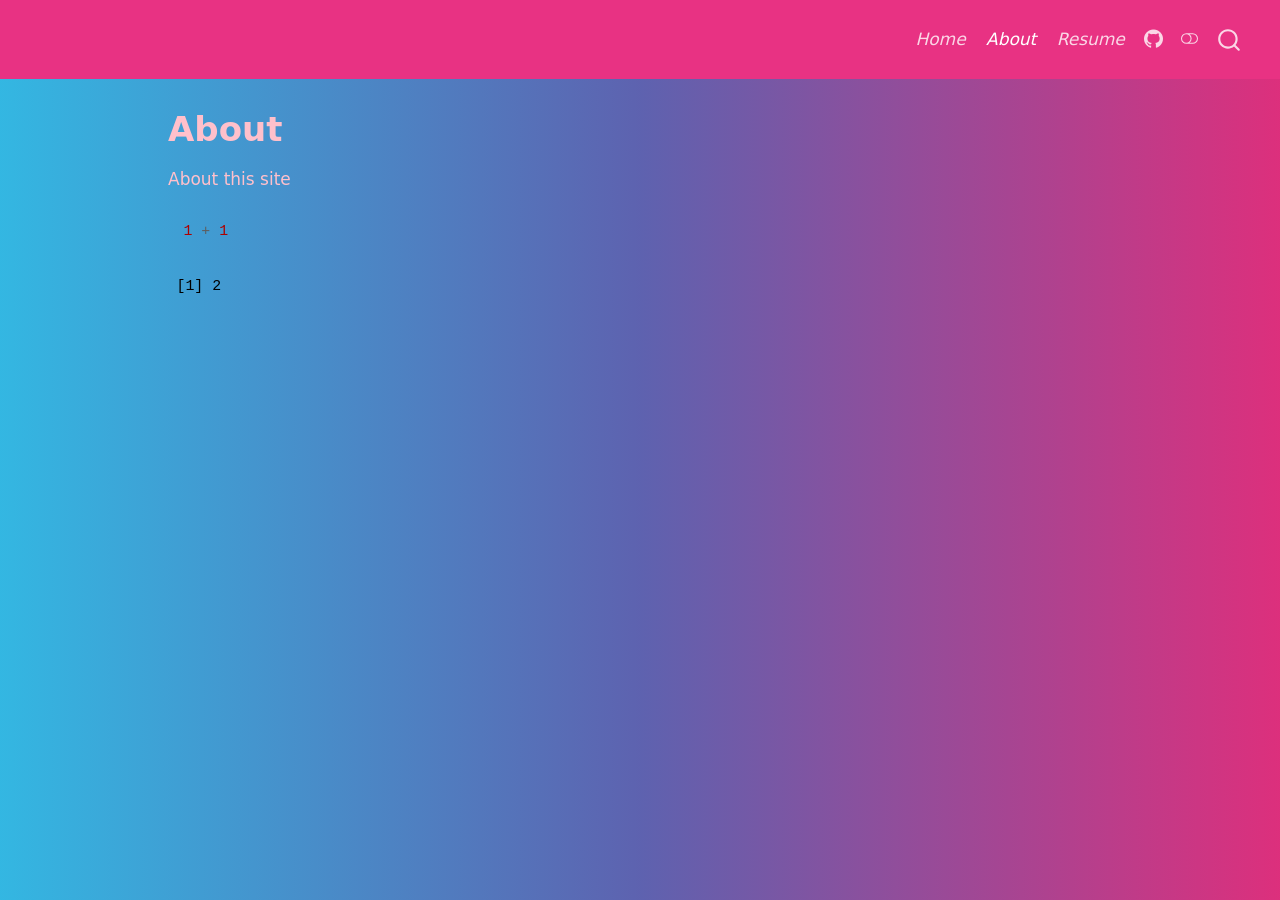
==== commit b32a0426: "comitting classwork for 10/23/26" ====
--- a/docs/about.html
+++ b/docs/about.html
@@ -7,7 +7,7 @@
 <meta name="viewport" content="width=device-width, initial-scale=1.0, user-scalable=yes">
 
 
-<title>About – Mikayla Julian</title>
+<title>About</title>
 <style>
 /* Default styles provided by pandoc.
 ** See https://pandoc.org/MANUAL.html#variables-for-html for config info.
@@ -282,17 +282,12 @@
   <header id="quarto-header" class="headroom fixed-top">
     <nav class="navbar navbar-expand-lg " data-bs-theme="dark">
       <div class="navbar-container container-fluid">
-      <div class="navbar-brand-container mx-auto">
-    <a class="navbar-brand" href="./index.html">
-    <span class="navbar-title">Mikayla Julian</span>
-    </a>
-  </div>
             <div id="quarto-search" class="" title="Search"></div>
           <button class="navbar-toggler" type="button" data-bs-toggle="collapse" data-bs-target="#navbarCollapse" aria-controls="navbarCollapse" role="menu" aria-expanded="false" aria-label="Toggle navigation" onclick="if (window.quartoToggleHeadroom) { window.quartoToggleHeadroom(); }">
   <span class="navbar-toggler-icon"></span>
 </button>
           <div class="collapse navbar-collapse" id="navbarCollapse">
-            <ul class="navbar-nav navbar-nav-scroll me-auto">
+            <ul class="navbar-nav navbar-nav-scroll ms-auto">
   <li class="nav-item">
     <a class="nav-link" href="./index.html"> 
 <span class="menu-text">Home</span></a>
@@ -300,6 +295,15 @@
   <li class="nav-item">
     <a class="nav-link active" href="./about.html" aria-current="page"> 
 <span class="menu-text">About</span></a>
+  </li>  
+  <li class="nav-item">
+    <a class="nav-link" href="./resume.html"> 
+<span class="menu-text">Resume</span></a>
+  </li>  
+  <li class="nav-item compact">
+    <a class="nav-link" href="http://github.com/mikaylajulian24" target="blank"> <i class="bi bi-github" role="img">
+</i> 
+<span class="menu-text"></span></a>
   </li>  
 </ul>
           </div> <!-- /navcollapse -->
--- a/docs/styles.css
+++ b/docs/styles.css
@@ -0,0 +1,23 @@
+/* css styles */
+
+h1, p{
+  color: pink;  
+}  
+
+h2{
+  color: lightgreen;
+}
+
+h3{
+  color: black;
+  font-style: italic;
+}
+
+ol, ul {
+  color: blue;
+  font-style: italic;
+}
+
+a{
+  color: purple;
+}
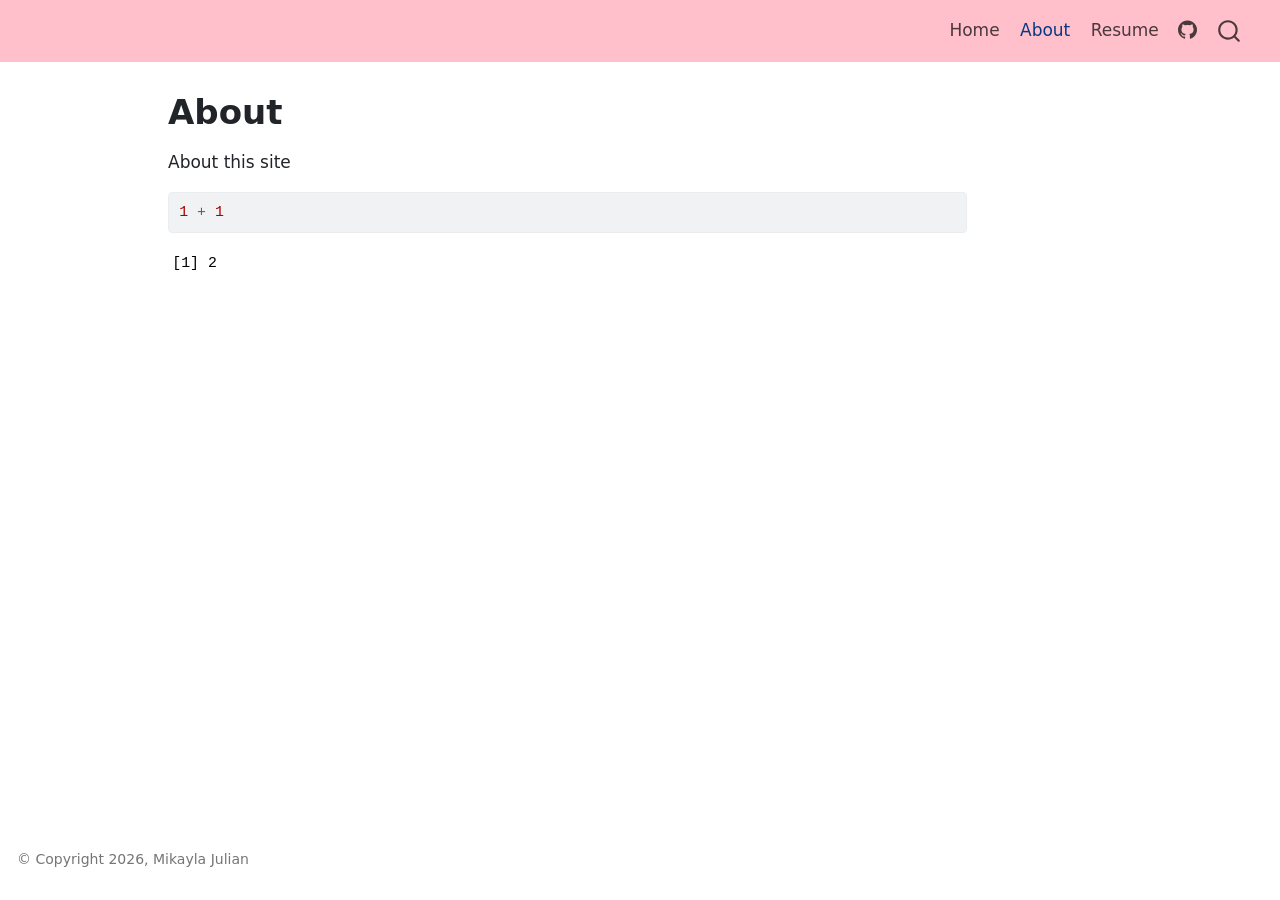
==== commit e1323a97: "comitting classwork for 10/26/26 yay website" ====
--- a/docs/about.html
+++ b/docs/about.html
@@ -74,14 +74,10 @@
 <script src="site_libs/quarto-html/tippy.umd.min.js"></script>
 <script src="site_libs/quarto-html/anchor.min.js"></script>
 <link href="site_libs/quarto-html/tippy.css" rel="stylesheet">
-<link href="site_libs/quarto-html/quarto-syntax-highlighting-7f8f88aac4f3542376d5c11b86a4c14d.css" rel="stylesheet" class="quarto-color-scheme" id="quarto-text-highlighting-styles">
-<link href="site_libs/quarto-html/quarto-syntax-highlighting-dark-d0ae9245876894da5ac7e18953ecc5cc.css" rel="stylesheet" class="quarto-color-scheme quarto-color-alternate" id="quarto-text-highlighting-styles">
-<link href="site_libs/quarto-html/quarto-syntax-highlighting-7f8f88aac4f3542376d5c11b86a4c14d.css" rel="stylesheet" class="quarto-color-scheme-extra" id="quarto-text-highlighting-styles">
+<link href="site_libs/quarto-html/quarto-syntax-highlighting-7f8f88aac4f3542376d5c11b86a4c14d.css" rel="stylesheet" id="quarto-text-highlighting-styles">
 <script src="site_libs/bootstrap/bootstrap.min.js"></script>
 <link href="site_libs/bootstrap/bootstrap-icons.css" rel="stylesheet">
-<link href="site_libs/bootstrap/bootstrap-a58290d47af4766aca099a6c76ba7184.min.css" rel="stylesheet" append-hash="true" class="quarto-color-scheme" id="quarto-bootstrap" data-mode="light">
-<link href="site_libs/bootstrap/bootstrap-dark-9a211c81007f39d74124d38314563109.min.css" rel="stylesheet" append-hash="true" class="quarto-color-scheme quarto-color-alternate" id="quarto-bootstrap" data-mode="dark">
-<link href="site_libs/bootstrap/bootstrap-a58290d47af4766aca099a6c76ba7184.min.css" rel="stylesheet" append-hash="true" class="quarto-color-scheme-extra" id="quarto-bootstrap" data-mode="light">
+<link href="site_libs/bootstrap/bootstrap-0c057656a11996d779a8e119efb9b6b1.min.css" rel="stylesheet" append-hash="true" id="quarto-bootstrap" data-mode="light">
 <script id="quarto-search-options" type="application/json">{
   "location": "navbar",
   "copy-button": false,
@@ -114,169 +110,7 @@
 <link rel="stylesheet" href="styles.css">
 </head>
 
-<body class="nav-fixed quarto-light"><script id="quarto-html-before-body" type="application/javascript">
-    const toggleBodyColorMode = (bsSheetEl) => {
-      const mode = bsSheetEl.getAttribute("data-mode");
-      const bodyEl = window.document.querySelector("body");
-      if (mode === "dark") {
-        bodyEl.classList.add("quarto-dark");
-        bodyEl.classList.remove("quarto-light");
-      } else {
-        bodyEl.classList.add("quarto-light");
-        bodyEl.classList.remove("quarto-dark");
-      }
-    }
-    const toggleBodyColorPrimary = () => {
-      const bsSheetEl = window.document.querySelector("link#quarto-bootstrap:not([rel=disabled-stylesheet])");
-      if (bsSheetEl) {
-        toggleBodyColorMode(bsSheetEl);
-      }
-    }
-    const setColorSchemeToggle = (alternate) => {
-      const toggles = window.document.querySelectorAll('.quarto-color-scheme-toggle');
-      for (let i=0; i < toggles.length; i++) {
-        const toggle = toggles[i];
-        if (toggle) {
-          if (alternate) {
-            toggle.classList.add("alternate");
-          } else {
-            toggle.classList.remove("alternate");
-          }
-        }
-      }
-    };
-    const toggleColorMode = (alternate) => {
-      // Switch the stylesheets
-      const primaryStylesheets = window.document.querySelectorAll('link.quarto-color-scheme:not(.quarto-color-alternate)');
-      const alternateStylesheets = window.document.querySelectorAll('link.quarto-color-scheme.quarto-color-alternate');
-      manageTransitions('#quarto-margin-sidebar .nav-link', false);
-      if (alternate) {
-        // note: dark is layered on light, we don't disable primary!
-        enableStylesheet(alternateStylesheets);
-        for (const sheetNode of alternateStylesheets) {
-          if (sheetNode.id === "quarto-bootstrap") {
-            toggleBodyColorMode(sheetNode);
-          }
-        }
-      } else {
-        disableStylesheet(alternateStylesheets);
-        enableStylesheet(primaryStylesheets)
-        toggleBodyColorPrimary();
-      }
-      manageTransitions('#quarto-margin-sidebar .nav-link', true);
-      // Switch the toggles
-      setColorSchemeToggle(alternate)
-      // Hack to workaround the fact that safari doesn't
-      // properly recolor the scrollbar when toggling (#1455)
-      if (navigator.userAgent.indexOf('Safari') > 0 && navigator.userAgent.indexOf('Chrome') == -1) {
-        manageTransitions("body", false);
-        window.scrollTo(0, 1);
-        setTimeout(() => {
-          window.scrollTo(0, 0);
-          manageTransitions("body", true);
-        }, 40);
-      }
-    }
-    const disableStylesheet = (stylesheets) => {
-      for (let i=0; i < stylesheets.length; i++) {
-        const stylesheet = stylesheets[i];
-        stylesheet.rel = 'disabled-stylesheet';
-      }
-    }
-    const enableStylesheet = (stylesheets) => {
-      for (let i=0; i < stylesheets.length; i++) {
-        const stylesheet = stylesheets[i];
-        if(stylesheet.rel !== 'stylesheet') { // for Chrome, which will still FOUC without this check
-          stylesheet.rel = 'stylesheet';
-        }
-      }
-    }
-    const manageTransitions = (selector, allowTransitions) => {
-      const els = window.document.querySelectorAll(selector);
-      for (let i=0; i < els.length; i++) {
-        const el = els[i];
-        if (allowTransitions) {
-          el.classList.remove('notransition');
-        } else {
-          el.classList.add('notransition');
-        }
-      }
-    }
-    const isFileUrl = () => {
-      return window.location.protocol === 'file:';
-    }
-    const hasAlternateSentinel = () => {
-      let styleSentinel = getColorSchemeSentinel();
-      if (styleSentinel !== null) {
-        return styleSentinel === "alternate";
-      } else {
-        return false;
-      }
-    }
-    const setStyleSentinel = (alternate) => {
-      const value = alternate ? "alternate" : "default";
-      if (!isFileUrl()) {
-        window.localStorage.setItem("quarto-color-scheme", value);
-      } else {
-        localAlternateSentinel = value;
-      }
-    }
-    const getColorSchemeSentinel = () => {
-      if (!isFileUrl()) {
-        const storageValue = window.localStorage.getItem("quarto-color-scheme");
-        return storageValue != null ? storageValue : localAlternateSentinel;
-      } else {
-        return localAlternateSentinel;
-      }
-    }
-    const toggleGiscusIfUsed = (isAlternate, darkModeDefault) => {
-      const baseTheme = document.querySelector('#giscus-base-theme')?.value ?? 'light';
-      const alternateTheme = document.querySelector('#giscus-alt-theme')?.value ?? 'dark';
-      let newTheme = '';
-      if(authorPrefersDark) {
-        newTheme = isAlternate ? baseTheme : alternateTheme;
-      } else {
-        newTheme = isAlternate ? alternateTheme : baseTheme;
-      }
-      const changeGiscusTheme = () => {
-        // From: https://github.com/giscus/giscus/issues/336
-        const sendMessage = (message) => {
-          const iframe = document.querySelector('iframe.giscus-frame');
-          if (!iframe) return;
-          iframe.contentWindow.postMessage({ giscus: message }, 'https://giscus.app');
-        }
-        sendMessage({
-          setConfig: {
-            theme: newTheme
-          }
-        });
-      }
-      const isGiscussLoaded = window.document.querySelector('iframe.giscus-frame') !== null;
-      if (isGiscussLoaded) {
-        changeGiscusTheme();
-      }
-    };
-    const authorPrefersDark = false;
-    const darkModeDefault = authorPrefersDark;
-      document.querySelector('link#quarto-text-highlighting-styles.quarto-color-scheme-extra').rel = 'disabled-stylesheet';
-      document.querySelector('link#quarto-bootstrap.quarto-color-scheme-extra').rel = 'disabled-stylesheet';
-    let localAlternateSentinel = darkModeDefault ? 'alternate' : 'default';
-    // Dark / light mode switch
-    window.quartoToggleColorScheme = () => {
-      // Read the current dark / light value
-      let toAlternate = !hasAlternateSentinel();
-      toggleColorMode(toAlternate);
-      setStyleSentinel(toAlternate);
-      toggleGiscusIfUsed(toAlternate, darkModeDefault);
-      window.dispatchEvent(new Event('resize'));
-    };
-    // Switch to dark mode if need be
-    if (hasAlternateSentinel()) {
-      toggleColorMode(true);
-    } else {
-      toggleColorMode(false);
-    }
-  </script>
+<body class="nav-fixed quarto-light">
 
 <div id="quarto-search-results"></div>
   <header id="quarto-header" class="headroom fixed-top">
@@ -308,7 +142,6 @@
 </ul>
           </div> <!-- /navcollapse -->
             <div class="quarto-navbar-tools">
-  <a href="" class="quarto-color-scheme-toggle quarto-navigation-tool  px-1" onclick="window.quartoToggleColorScheme(); return false;" title="Toggle dark mode"><i class="bi"></i></a>
 </div>
       </div> <!-- /container-fluid -->
     </nav>
@@ -323,7 +156,6 @@
 <!-- main -->
 <main class="content" id="quarto-document-content">
 
-
 <header id="title-block-header" class="quarto-title-block default">
 <div class="quarto-title">
 <h1 class="title">About</h1>
@@ -356,19 +188,6 @@
 </main> <!-- /main -->
 <script id="quarto-html-after-body" type="application/javascript">
   window.document.addEventListener("DOMContentLoaded", function (event) {
-    // Ensure there is a toggle, if there isn't float one in the top right
-    if (window.document.querySelector('.quarto-color-scheme-toggle') === null) {
-      const a = window.document.createElement('a');
-      a.classList.add('top-right');
-      a.classList.add('quarto-color-scheme-toggle');
-      a.href = "";
-      a.onclick = function() { try { window.quartoToggleColorScheme(); } catch {} return false; };
-      const i = window.document.createElement("i");
-      i.classList.add('bi');
-      a.appendChild(i);
-      window.document.body.appendChild(a);
-    }
-    setColorSchemeToggle(hasAlternateSentinel())
     const icon = "";
     const anchorJS = new window.AnchorJS();
     anchorJS.options = {
@@ -768,6 +587,19 @@
   });
   </script>
 </div> <!-- /content -->
+<footer class="footer">
+  <div class="nav-footer">
+    <div class="nav-footer-left">
+<p>© Copyright 2026, Mikayla Julian</p>
+</div>   
+    <div class="nav-footer-center">
+      &nbsp;
+    </div>
+    <div class="nav-footer-right">
+      &nbsp;
+    </div>
+  </div>
+</footer>
 
 
 
--- a/docs/styles.css
+++ b/docs/styles.css
@@ -1,4 +1,4 @@
-/* css styles */
+/* css styles 
 
 h1, p{
   color: pink;  
@@ -20,4 +20,4 @@
 
 a{
   color: purple;
-}+} */
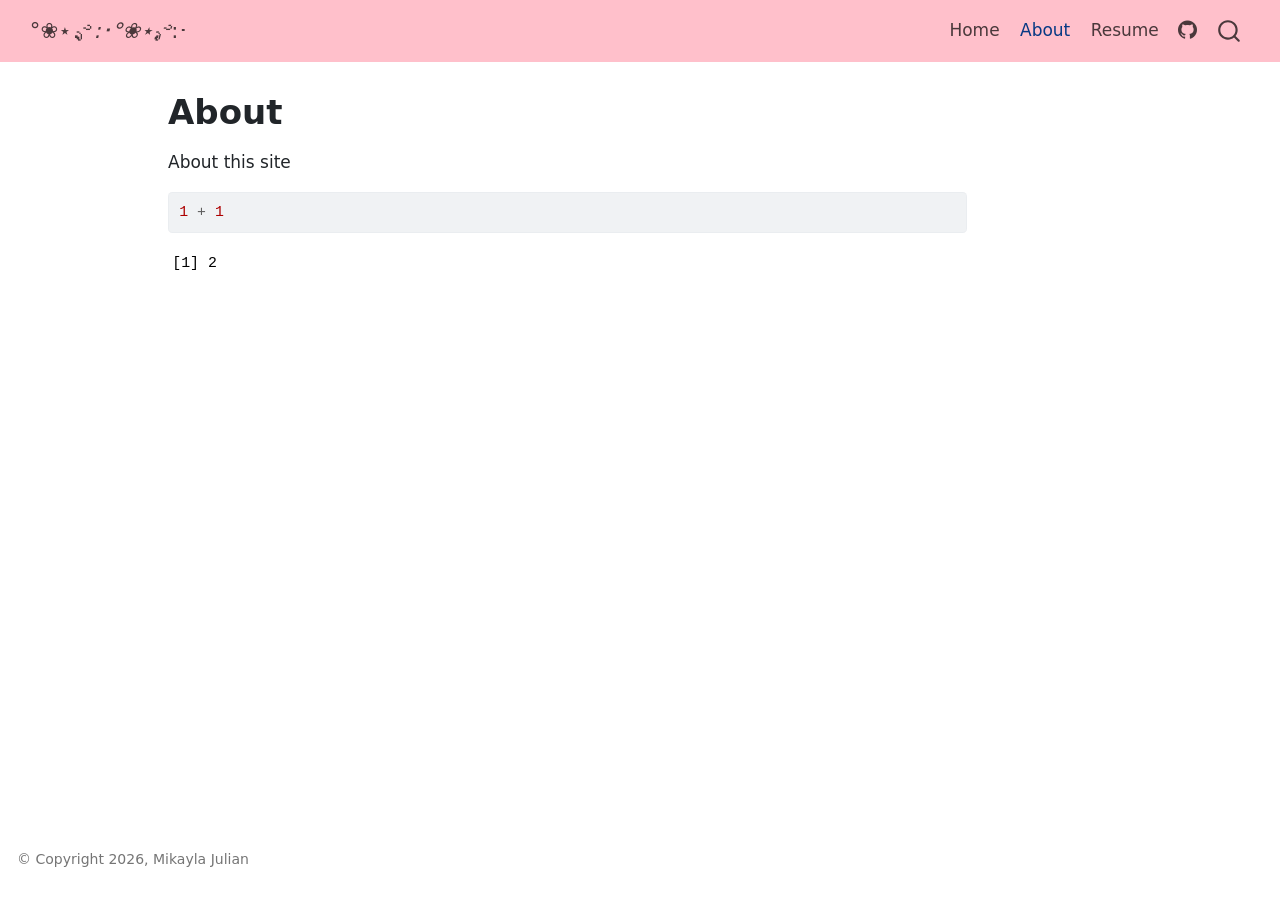
==== commit 209d66b4: "comitting website changes i forgot to commit" ====
--- a/docs/about.html
+++ b/docs/about.html
@@ -7,7 +7,7 @@
 <meta name="viewport" content="width=device-width, initial-scale=1.0, user-scalable=yes">
 
 
-<title>About</title>
+<title>About – °❀⋆.ೃ࿔:･°❀⋆.ೃ࿔:･</title>
 <style>
 /* Default styles provided by pandoc.
 ** See https://pandoc.org/MANUAL.html#variables-for-html for config info.
@@ -116,6 +116,11 @@
   <header id="quarto-header" class="headroom fixed-top">
     <nav class="navbar navbar-expand-lg " data-bs-theme="dark">
       <div class="navbar-container container-fluid">
+      <div class="navbar-brand-container mx-auto">
+    <a class="navbar-brand" href="./index.html">
+    <span class="navbar-title">°❀⋆.ೃ࿔<em>:･°❀⋆.ೃ࿔</em>:･</span>
+    </a>
+  </div>
             <div id="quarto-search" class="" title="Search"></div>
           <button class="navbar-toggler" type="button" data-bs-toggle="collapse" data-bs-target="#navbarCollapse" aria-controls="navbarCollapse" role="menu" aria-expanded="false" aria-label="Toggle navigation" onclick="if (window.quartoToggleHeadroom) { window.quartoToggleHeadroom(); }">
   <span class="navbar-toggler-icon"></span>
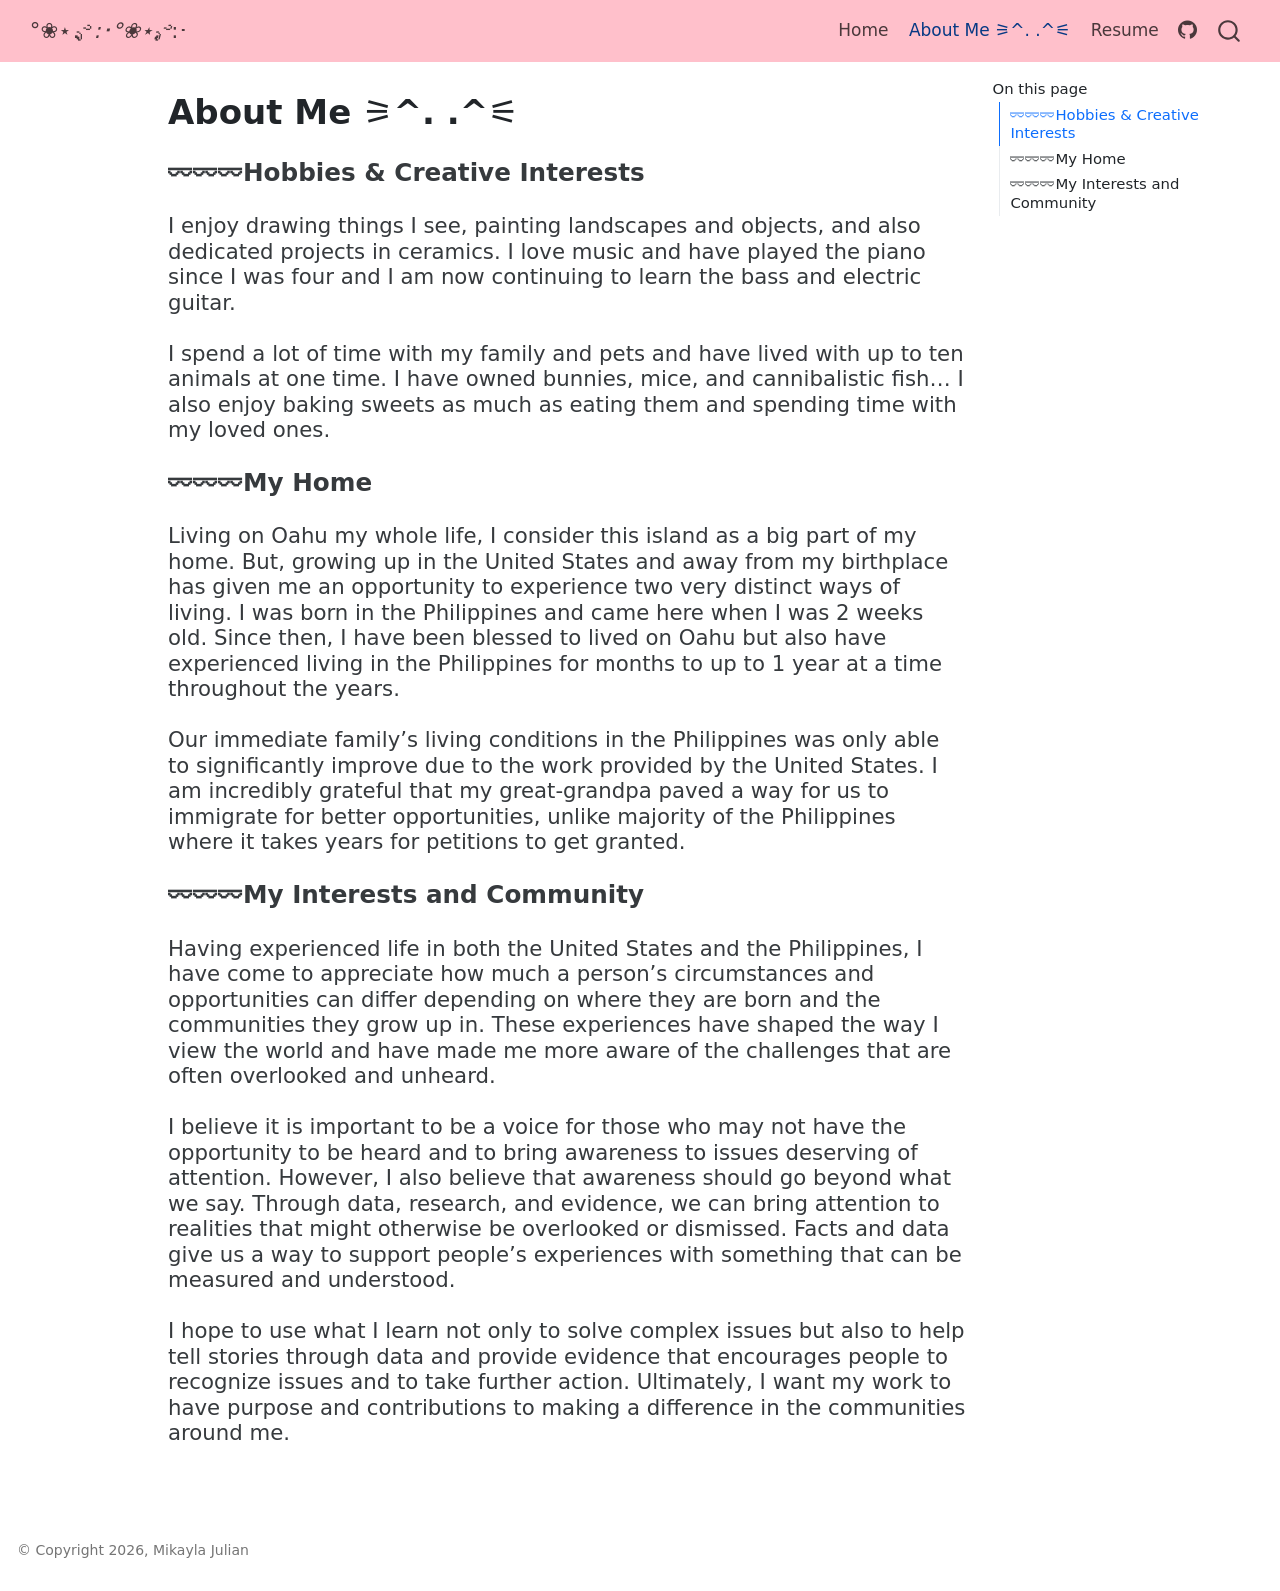
==== commit d424fbaa: "committing updates" ====
--- a/docs/about.html
+++ b/docs/about.html
@@ -7,7 +7,7 @@
 <meta name="viewport" content="width=device-width, initial-scale=1.0, user-scalable=yes">
 
 
-<title>About – °❀⋆.ೃ࿔:･°❀⋆.ೃ࿔:･</title>
+<title>About Me ⚞^. .^⚟ – °❀⋆.ೃ࿔*:･°❀⋆.ೃ࿔*:･</title>
 <style>
 /* Default styles provided by pandoc.
 ** See https://pandoc.org/MANUAL.html#variables-for-html for config info.
@@ -22,41 +22,6 @@
   width: 0.8em;
   margin: 0 0.8em 0.2em -1em; /* quarto-specific, see https://github.com/quarto-dev/quarto-cli/issues/4556 */ 
   vertical-align: middle;
-}
-/* CSS for syntax highlighting */
-html { -webkit-text-size-adjust: 100%; }
-pre > code.sourceCode { white-space: pre; position: relative; }
-pre > code.sourceCode > span { display: inline-block; line-height: 1.25; }
-pre > code.sourceCode > span:empty { height: 1.2em; }
-.sourceCode { overflow: visible; }
-code.sourceCode > span { color: inherit; text-decoration: inherit; }
-div.sourceCode { margin: 1em 0; }
-pre.sourceCode { margin: 0; }
-@media screen {
-div.sourceCode { overflow: auto; }
-}
-@media print {
-pre > code.sourceCode { white-space: pre-wrap; }
-pre > code.sourceCode > span { text-indent: -5em; padding-left: 5em; }
-}
-pre.numberSource code
-  { counter-reset: source-line 0; }
-pre.numberSource code > span
-  { position: relative; left: -4em; counter-increment: source-line; }
-pre.numberSource code > span > a:first-child::before
-  { content: counter(source-line);
-    position: relative; left: -1em; text-align: right; vertical-align: baseline;
-    border: none; display: inline-block;
-    -webkit-touch-callout: none; -webkit-user-select: none;
-    -khtml-user-select: none; -moz-user-select: none;
-    -ms-user-select: none; user-select: none;
-    padding: 0 4px; width: 4em;
-  }
-pre.numberSource { margin-left: 3em;  padding-left: 4px; }
-div.sourceCode
-  {   }
-@media screen {
-pre > code.sourceCode > span > a:first-child::before { text-decoration: underline; }
 }
 </style>
 
@@ -133,7 +98,7 @@
   </li>  
   <li class="nav-item">
     <a class="nav-link active" href="./about.html" aria-current="page"> 
-<span class="menu-text">About</span></a>
+<span class="menu-text">About Me ⚞^. .^⚟</span></a>
   </li>  
   <li class="nav-item">
     <a class="nav-link" href="./resume.html"> 
@@ -155,15 +120,23 @@
 <div id="quarto-content" class="quarto-container page-columns page-rows-contents page-layout-article page-navbar">
 <!-- sidebar -->
 <!-- margin-sidebar -->
-    <div id="quarto-margin-sidebar" class="sidebar margin-sidebar zindex-bottom">
-        
+    <div id="quarto-margin-sidebar" class="sidebar margin-sidebar">
+        <nav id="TOC" role="doc-toc" class="toc-active">
+    <h2 id="toc-title">On this page</h2>
+   
+  <ul>
+  <li><a href="#hobbies-creative-interests" id="toc-hobbies-creative-interests" class="nav-link active" data-scroll-target="#hobbies-creative-interests">⏔⏔⏔Hobbies &amp; Creative Interests</a></li>
+  <li><a href="#my-home" id="toc-my-home" class="nav-link" data-scroll-target="#my-home">⏔⏔⏔My Home</a></li>
+  <li><a href="#my-interests-and-community" id="toc-my-interests-and-community" class="nav-link" data-scroll-target="#my-interests-and-community">⏔⏔⏔My Interests and Community</a></li>
+  </ul>
+</nav>
     </div>
 <!-- main -->
 <main class="content" id="quarto-document-content">
 
 <header id="title-block-header" class="quarto-title-block default">
 <div class="quarto-title">
-<h1 class="title">About</h1>
+<h1 class="title">About Me ⚞^. .^⚟</h1>
 </div>
 
 
@@ -180,15 +153,38 @@
 </header>
 
 
-<p>About this site</p>
-<div class="cell">
-<div class="code-copy-outer-scaffold"><div class="sourceCode cell-code" id="cb1"><pre class="sourceCode r code-with-copy"><code class="sourceCode r"><span id="cb1-1"><a href="#cb1-1" aria-hidden="true" tabindex="-1"></a><span class="dv">1</span> <span class="sc">+</span> <span class="dv">1</span></span></code></pre></div><button title="Copy to Clipboard" class="code-copy-button"><i class="bi"></i></button></div>
-<div class="cell-output cell-output-stdout">
-<pre><code>[1] 2</code></pre>
-</div>
-</div>
-
-
+<section id="hobbies-creative-interests" class="level3">
+<h3 class="anchored" data-anchor-id="hobbies-creative-interests">⏔⏔⏔Hobbies &amp; Creative Interests</h3>
+<section id="i-enjoy-drawing-things-i-see-painting-landscapes-and-objects-and-also-dedicated-projects-in-ceramics.-i-love-music-and-have-played-the-piano-since-i-was-four-and-i-am-now-continuing-to-learn-the-bass-and-electric-guitar." class="level4">
+<h4 class="anchored" data-anchor-id="i-enjoy-drawing-things-i-see-painting-landscapes-and-objects-and-also-dedicated-projects-in-ceramics.-i-love-music-and-have-played-the-piano-since-i-was-four-and-i-am-now-continuing-to-learn-the-bass-and-electric-guitar.">I enjoy drawing things I see, painting landscapes and objects, and also dedicated projects in ceramics. I love music and have played the piano since I was four and I am now continuing to learn the bass and electric guitar.</h4>
+</section>
+<section id="i-spend-a-lot-of-time-with-my-family-and-pets-and-have-lived-with-up-to-ten-animals-at-one-time.-i-have-owned-bunnies-mice-and-cannibalistic-fish-i-also-enjoy-baking-sweets-as-much-as-eating-them-and-spending-time-with-my-loved-ones." class="level4">
+<h4 class="anchored" data-anchor-id="i-spend-a-lot-of-time-with-my-family-and-pets-and-have-lived-with-up-to-ten-animals-at-one-time.-i-have-owned-bunnies-mice-and-cannibalistic-fish-i-also-enjoy-baking-sweets-as-much-as-eating-them-and-spending-time-with-my-loved-ones.">I spend a lot of time with my family and pets and have lived with up to ten animals at one time. I have owned bunnies, mice, and cannibalistic fish… I also enjoy baking sweets as much as eating them and spending time with my loved ones.</h4>
+</section>
+</section>
+<section id="my-home" class="level3">
+<h3 class="anchored" data-anchor-id="my-home">⏔⏔⏔My Home</h3>
+<section id="living-on-oahu-my-whole-life-i-consider-this-island-as-a-big-part-of-my-home.-but-growing-up-in-the-united-states-and-away-from-my-birthplace-has-given-me-an-opportunity-to-experience-two-very-distinct-ways-of-living.-i-was-born-in-the-philippines-and-came-here-when-i-was-2-weeks-old.-since-then-i-have-been-blessed-to-lived-on-oahu-but-also-have-experienced-living-in-the-philippines-for-months-to-up-to-1-year-at-a-time-throughout-the-years." class="level4">
+<h4 class="anchored" data-anchor-id="living-on-oahu-my-whole-life-i-consider-this-island-as-a-big-part-of-my-home.-but-growing-up-in-the-united-states-and-away-from-my-birthplace-has-given-me-an-opportunity-to-experience-two-very-distinct-ways-of-living.-i-was-born-in-the-philippines-and-came-here-when-i-was-2-weeks-old.-since-then-i-have-been-blessed-to-lived-on-oahu-but-also-have-experienced-living-in-the-philippines-for-months-to-up-to-1-year-at-a-time-throughout-the-years.">Living on Oahu my whole life, I consider this island as a big part of my home. But, growing up in the United States and away from my birthplace has given me an opportunity to experience two very distinct ways of living. I was born in the Philippines and came here when I was 2 weeks old. Since then, I have been blessed to lived on Oahu but also have experienced living in the Philippines for months to up to 1 year at a time throughout the years.</h4>
+</section>
+<section id="our-immediate-familys-living-conditions-in-the-philippines-was-only-able-to-significantly-improve-due-to-the-work-provided-by-the-united-states.-i-am-incredibly-grateful-that-my-great-grandpa-paved-a-way-for-us-to-immigrate-for-better-opportunities-unlike-majority-of-the-philippines-where-it-takes-years-for-petitions-to-get-granted." class="level4">
+<h4 class="anchored" data-anchor-id="our-immediate-familys-living-conditions-in-the-philippines-was-only-able-to-significantly-improve-due-to-the-work-provided-by-the-united-states.-i-am-incredibly-grateful-that-my-great-grandpa-paved-a-way-for-us-to-immigrate-for-better-opportunities-unlike-majority-of-the-philippines-where-it-takes-years-for-petitions-to-get-granted.">Our immediate family’s living conditions in the Philippines was only able to significantly improve due to the work provided by the United States. I am incredibly grateful that my great-grandpa paved a way for us to immigrate for better opportunities, unlike majority of the Philippines where it takes years for petitions to get granted.</h4>
+</section>
+</section>
+<section id="my-interests-and-community" class="level3">
+<h3 class="anchored" data-anchor-id="my-interests-and-community">⏔⏔⏔My Interests and Community</h3>
+<section id="[base64].-these-experiences-have-shaped-the-way-i-view-the-world-and-have-made-me-more-aware-of-the-challenges-that-are-often-overlooked-and-unheard." class="level4">
+<h4 class="anchored" data-anchor-id="[base64].-these-experiences-have-shaped-the-way-i-view-the-world-and-have-made-me-more-aware-of-the-challenges-that-are-often-overlooked-and-unheard.">Having experienced life in both the United States and the Philippines, I have come to appreciate how much a person’s circumstances and opportunities can differ depending on where they are born and the communities they grow up in. These experiences have shaped the way I view the world and have made me more aware of the challenges that are often overlooked and unheard.</h4>
+</section>
+<section id="i-believe-it-is-important-to-be-a-voice-for-those-who-may-not-have-the-opportunity-to-be-heard-and-to-bring-awareness-to-issues-deserving-of-attention.-however-i-also-believe-that-awareness-should-go-beyond-what-we-say.-through-data-research-and-evidence-we-can-bring-attention-to-realities-that-might-otherwise-be-overlooked-or-dismissed.-facts-and-data-give-us-a-way-to-support-peoples-experiences-with-something-that-can-be-measured-and-understood." class="level4">
+<h4 class="anchored" data-anchor-id="i-believe-it-is-important-to-be-a-voice-for-those-who-may-not-have-the-opportunity-to-be-heard-and-to-bring-awareness-to-issues-deserving-of-attention.-however-i-also-believe-that-awareness-should-go-beyond-what-we-say.-through-data-research-and-evidence-we-can-bring-attention-to-realities-that-might-otherwise-be-overlooked-or-dismissed.-facts-and-data-give-us-a-way-to-support-peoples-experiences-with-something-that-can-be-measured-and-understood.">I believe it is important to be a voice for those who may not have the opportunity to be heard and to bring awareness to issues deserving of attention. However, I also believe that awareness should go beyond what we say. Through data, research, and evidence, we can bring attention to realities that might otherwise be overlooked or dismissed. Facts and data give us a way to support people’s experiences with something that can be measured and understood.</h4>
+</section>
+<section id="i-hope-to-use-what-i-learn-not-only-to-solve-complex-issues-but-also-to-help-tell-stories-through-data-and-provide-evidence-that-encourages-people-to-recognize-issues-and-to-take-further-action.-ultimately-i-want-my-work-to-have-purpose-and-contributions-to-making-a-difference-in-the-communities-around-me." class="level4">
+<h4 class="anchored" data-anchor-id="i-hope-to-use-what-i-learn-not-only-to-solve-complex-issues-but-also-to-help-tell-stories-through-data-and-provide-evidence-that-encourages-people-to-recognize-issues-and-to-take-further-action.-ultimately-i-want-my-work-to-have-purpose-and-contributions-to-making-a-difference-in-the-communities-around-me.">I hope to use what I learn not only to solve complex issues but also to help tell stories through data and provide evidence that encourages people to recognize issues and to take further action. Ultimately, I want my work to have purpose and contributions to making a difference in the communities around me.</h4>
+
+
+</section>
+</section>
 
 </main> <!-- /main -->
 <script id="quarto-html-after-body" type="application/javascript">
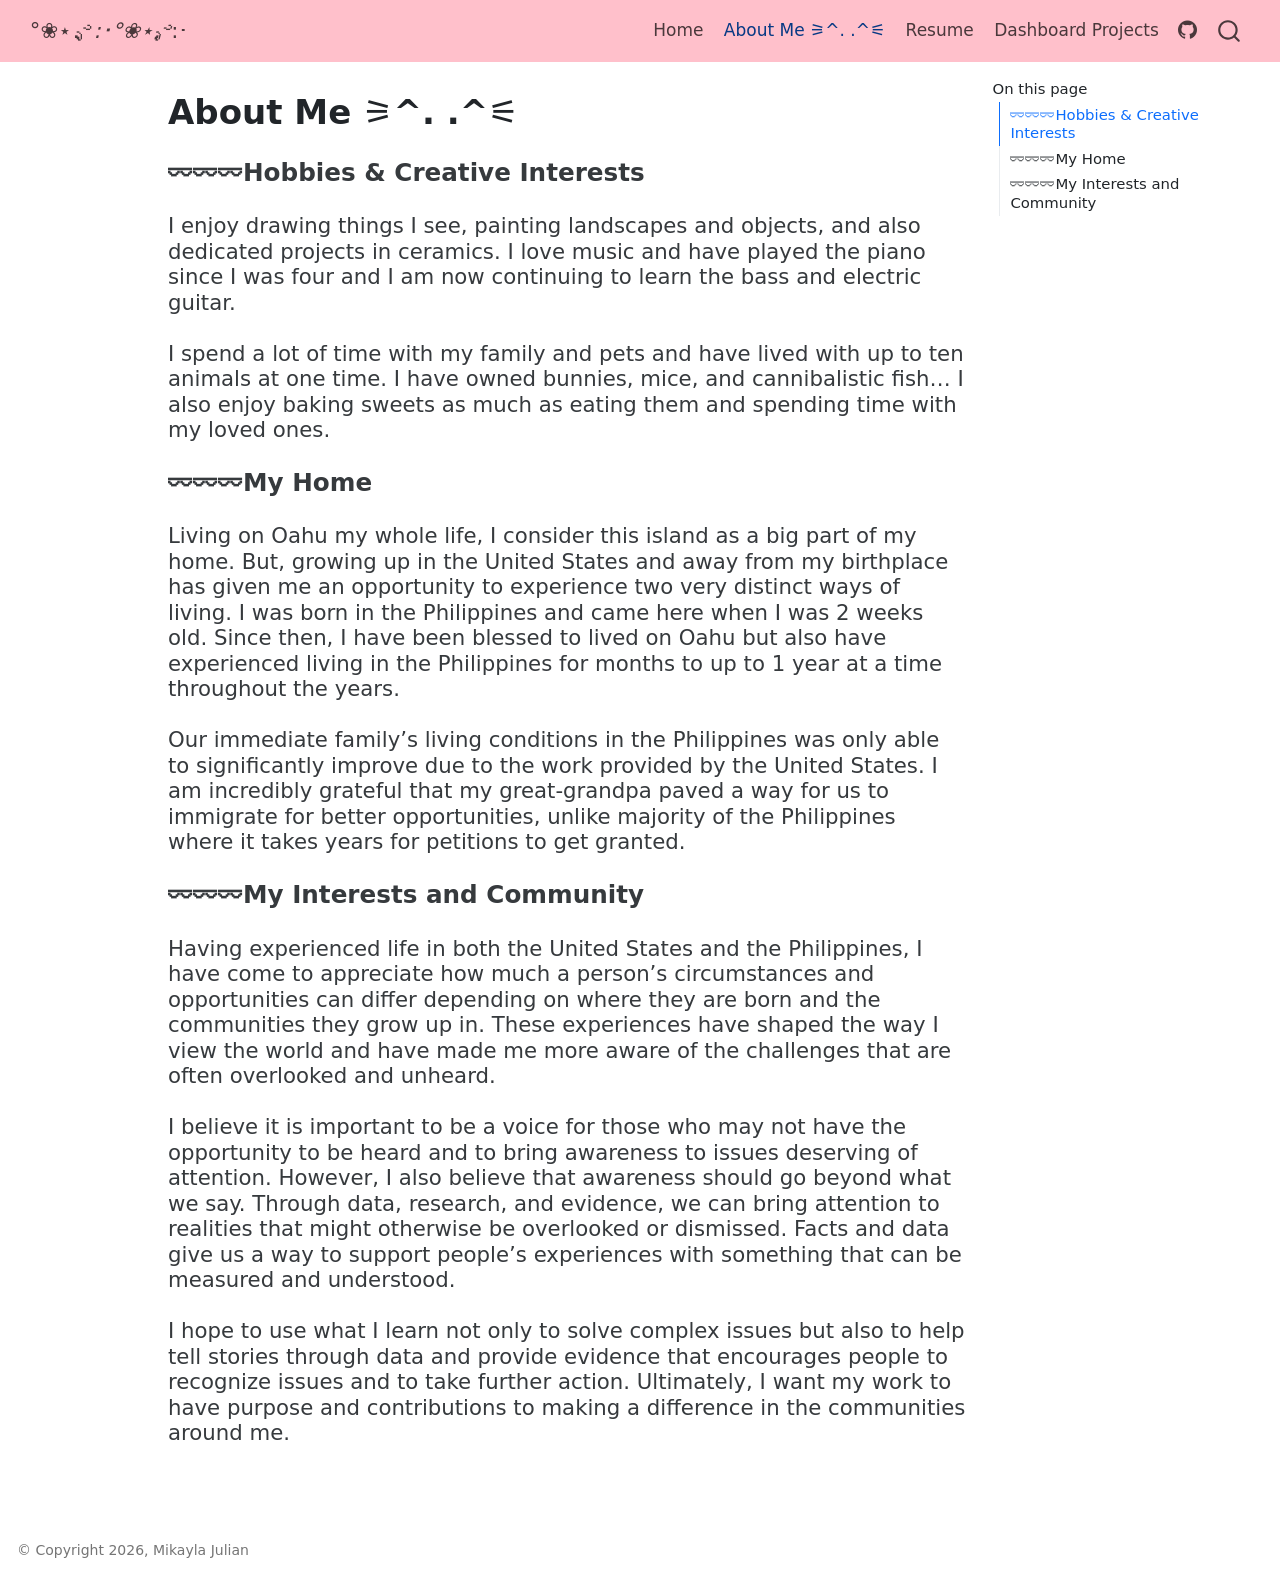
==== commit 60639406: "comitting update to dashboard on website" ====
--- a/docs/about.html
+++ b/docs/about.html
@@ -103,6 +103,10 @@
   <li class="nav-item">
     <a class="nav-link" href="./resume.html"> 
 <span class="menu-text">Resume</span></a>
+  </li>  
+  <li class="nav-item">
+    <a class="nav-link" href="http://mikaylajulian24.github.io/dashboards"> 
+<span class="menu-text">Dashboard Projects</span></a>
   </li>  
   <li class="nav-item compact">
     <a class="nav-link" href="http://github.com/mikaylajulian24" target="blank"> <i class="bi bi-github" role="img">
